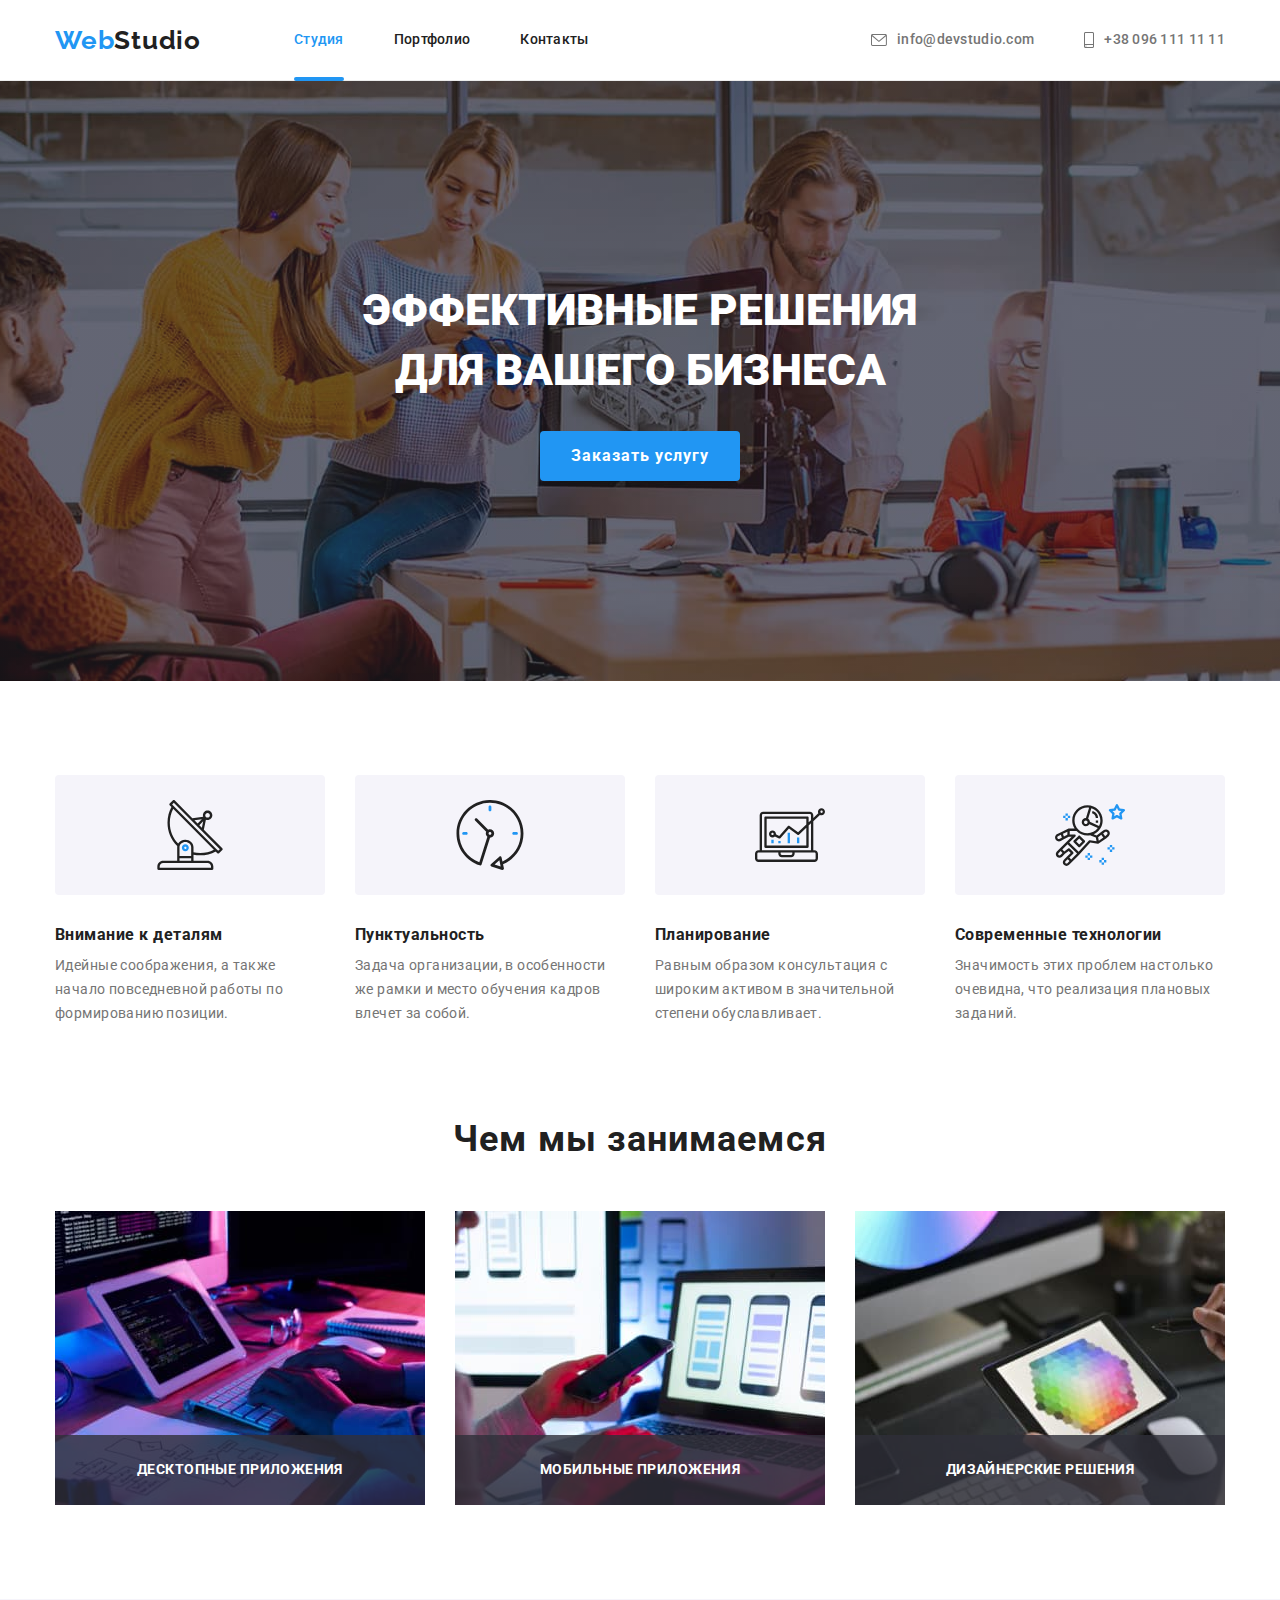
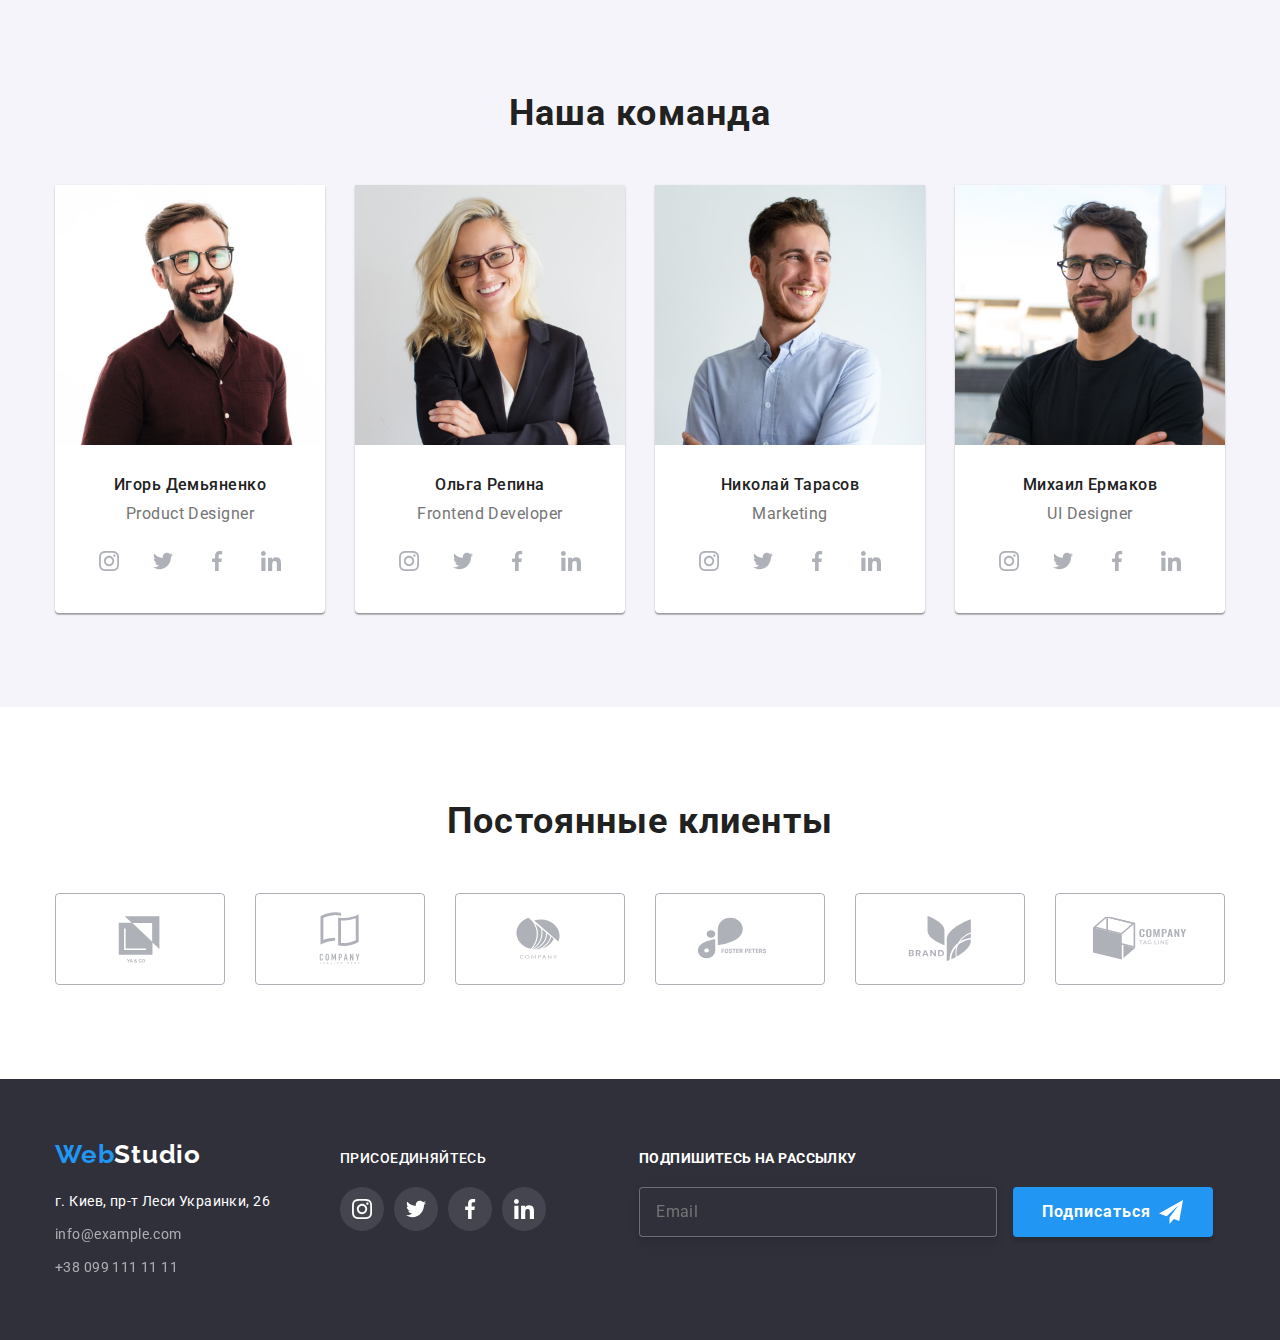
==== index.html @ 3a325e73 "Rdy" ====
<!DOCTYPE html>
<html lang="ru">
  <head>
    <meta charset="utf-8" />
    <meta name="viewport" content="width=device-width" />
    <title>Студия</title>
    <link
      href="https://fonts.googleapis.com/css2?family=Raleway:wght@700&family=Roboto:wght@400;500;700;900&display=swap"
      rel="stylesheet"
    />
    <link rel="stylesheet" href="css/modern-normalize.css" />
    <link rel="stylesheet" href="./css/styles.css" />
  </head>
  <body>
    <header class="header">
      <div class="header-container container">
        <nav class="header-nav">
          <a class="logo" href="#"
            ><span class="extra-color">Web</span>Studio</a
          >
          <ul class="menu-list">
            <li class="list-item">
              <a class="menu-link link current" href="#">Студия</a>
            </li>
            <li class="list-item">
              <a class="menu-link link" href="./portfolio.html">Портфолио</a>
            </li>
            <li class="list-item">
              <a class="menu-link link" href="#">Контакты</a>
            </li>
          </ul>
        </nav>
        <ul class="info-list">
          <li class="info-item">
            <a class="info" href="mailto:info@devstudio.com">
              <svg class="info-icon mail" width="16" height="12">
                <use href="svg/symbol-defs.svg#icon-envelope-1"></use></svg
              >info@devstudio.com</a
            >
          </li>
          <li class="info-item">
            <a class="info" href="tel:+380961111111">
              <svg class="info-icon tel" width="10" height="16">
                <use href="svg/symbol-defs.svg#icon-smartphone-1"></use></svg
              >+38 096 111 11 11</a
            >
          </li>
        </ul>
      </div>
    </header>
    <main>
      <section class="hero">
        <div class="hero-container container">
          <h1 class="hero-title">
            Эффективные решения
            <p>для вашего бизнеса</p>
          </h1>
          <button data-modal-open class="hero-btn btn" type="button">
            Заказать услугу
          </button>
        </div>
      </section>
      <section class="section">
        <div class="container">
          <h2 class="visually-hidden">Наши приемущества</h2>
          <ul class="advantage-list">
            <li class="advantage-card">
              <div class="advantage-img">
                <svg class="advantage-icon" width="70" height="70">
                  <use href="svg/symbol-defs.svg#icon-antenna"></use>
                </svg>
              </div>
              <h3 class="card-title">Внимание к деталям</h3>
              <p class="advantage-text">
                Идейные соображения, а также начало повседневной работы по
                формированию позиции.
              </p>
            </li>
            <li class="advantage-card">
              <div class="advantage-img">
                <svg class="advantage-icon" width="70" height="70">
                  <use href="svg/symbol-defs.svg#icon-clock"></use>
                </svg>
              </div>
              <h3 class="card-title">Пунктуальность</h3>
              <p class="advantage-text">
                Задача организации, в особенности же рамки и место обучения
                кадров влечет за собой.
              </p>
            </li>
            <li class="advantage-card">
              <div class="advantage-img">
                <svg class="advantage-icon" width="70" height="70">
                  <use href="svg/symbol-defs.svg#icon-diagram"></use>
                </svg>
              </div>
              <h3 class="card-title">Планирование</h3>
              <p class="advantage-text">
                Равным образом консультация с широким активом в значительной
                степени обуславливает.
              </p>
            </li>
            <li class="advantage-card">
              <div class="advantage-img">
                <svg class="advantage-icon" width="70" height="70">
                  <use href="svg/symbol-defs.svg#icon-astronaut"></use>
                </svg>
              </div>
              <h3 class="card-title">Современные технологии</h3>
              <p class="advantage-text">
                Значимость этих проблем настолько очевидна, что реализация
                плановых заданий.
              </p>
            </li>
          </ul>
        </div>
      </section>
      <section class="section about">
        <div class="container">
          <h2 class="about-title title">Чем мы занимаемся</h2>
          <ul class="about-list">
            <li class="about-item">
              <img
                src="img/Project1/about-img-1.jpg"
                alt="Печатает на клавиатуре"
                width="370"
                height="294"
              />
              <p class="about__text">Десктопные приложения</p>
            </li>
            <li class="about-item">
              <img
                src="img/Project1/about-img-2.jpg"
                alt="Держит телефон"
                width="370"
                height="294"
              />
              <p class="about__text">Мобильные приложения</p>
            </li>
            <li class="about-item">
              <img
                src="img/Project1/about-img-3.jpg"
                alt="Цветовая палитра на графическом планшете"
                width="370"
                height="294"
              />
              <p class="about__text">Дизайнерские решения</p>
            </li>
          </ul>
        </div>
      </section>
      <section class="section team">
        <div class="container">
          <h2 class="team-title title">Наша команда</h2>
          <ul class="team-list">
            <li class="team-item">
              <img
                src="img/Project1/team-img-1.jpg"
                alt="Игорь Демьяненко"
                width="270"
                height="260"
              />
              <div class="team-content">
                <h3 class="card-title-team">Игорь Демьяненко</h3>
                <p class="team-text">Product Designer</p>
                <ul class="social-list">
                  <li class="social-item">
                    <a class="social-links" href="">
                      <svg class="social-icon" width="20" height="20">
                        <use href="svg/symbol-defs.svg#icon-instagram"></use>
                      </svg>
                    </a>
                  </li>
                  <li class="social-item">
                    <a class="social-links" href="">
                      <svg class="social-icon" width="20" height="20">
                        <use href="svg/symbol-defs.svg#icon-twitter"></use>
                      </svg>
                    </a>
                  </li>
                  <li class="social-item">
                    <a class="social-links" href="">
                      <svg class="social-icon" width="20" height="20">
                        <use href="svg/symbol-defs.svg#icon-facebook"></use>
                      </svg>
                    </a>
                  </li>
                  <li class="social-item">
                    <a class="social-links" href="">
                      <svg class="social-icon" width="20" height="20">
                        <use href="svg/symbol-defs.svg#icon-linkedin"></use>
                      </svg>
                    </a>
                  </li>
                </ul>
              </div>
            </li>
            <li class="team-item">
              <img
                src="img/Project1/team-img-2.jpg"
                alt="Ольга Репина"
                width="270"
                height="260"
              />
              <div class="team-content">
                <h3 class="card-title-team">Ольга Репина</h3>
                <p class="team-text">Frontend Developer</p>
                <ul class="social-list">
                  <li class="social-item">
                    <a class="social-links" href="">
                      <svg class="social-icon" width="20" height="20">
                        <use href="svg/symbol-defs.svg#icon-instagram"></use>
                      </svg>
                    </a>
                  </li>
                  <li class="social-item">
                    <a class="social-links" href="">
                      <svg class="social-icon" width="20" height="20">
                        <use href="svg/symbol-defs.svg#icon-twitter"></use>
                      </svg>
                    </a>
                  </li>
                  <li class="social-item">
                    <a class="social-links" href="">
                      <svg class="social-icon" width="20" height="20">
                        <use href="svg/symbol-defs.svg#icon-facebook"></use>
                      </svg>
                    </a>
                  </li>
                  <li class="social-item">
                    <a class="social-links" href="">
                      <svg class="social-icon" width="20" height="20">
                        <use href="svg/symbol-defs.svg#icon-linkedin"></use>
                      </svg>
                    </a>
                  </li>
                </ul>
              </div>
            </li>
            <li class="team-item">
              <img
                src="img/Project1/team-img-3.jpg"
                alt="Николай Тарасов"
                width="270"
                height="260"
              />
              <div class="team-content">
                <h3 class="card-title-team">Николай Тарасов</h3>
                <p class="team-text">Marketing</p>
                <ul class="social-list">
                  <li class="social-item">
                    <a class="social-links" href="">
                      <svg class="social-icon" width="20" height="20">
                        <use href="svg/symbol-defs.svg#icon-instagram"></use>
                      </svg>
                    </a>
                  </li>
                  <li class="social-item">
                    <a class="social-links" href="">
                      <svg class="social-icon" width="20" height="20">
                        <use href="svg/symbol-defs.svg#icon-twitter"></use>
                      </svg>
                    </a>
                  </li>
                  <li class="social-item">
                    <a class="social-links" href="">
                      <svg class="social-icon" width="20" height="20">
                        <use href="svg/symbol-defs.svg#icon-facebook"></use>
                      </svg>
                    </a>
                  </li>
                  <li class="social-item">
                    <a class="social-links" href="">
                      <svg class="social-icon" width="20" height="20">
                        <use href="svg/symbol-defs.svg#icon-linkedin"></use>
                      </svg>
                    </a>
                  </li>
                </ul>
              </div>
            </li>
            <li class="team-item">
              <img
                src="./img/Project1/team-img-4.jpg"
                alt="Михаил Ермаков"
                width="270"
                height="260"
              />
              <div class="team-content">
                <h3 class="card-title-team">Михаил Ермаков</h3>
                <p class="team-text">UI Designer</p>
                <ul class="social-list">
                  <li class="social-item">
                    <a class="social-links" href="">
                      <svg class="social-icon" width="20" height="20">
                        <use href="svg/symbol-defs.svg#icon-instagram"></use>
                      </svg>
                    </a>
                  </li>
                  <li class="social-item">
                    <a class="social-links" href="">
                      <svg class="social-icon" width="20" height="20">
                        <use href="svg/symbol-defs.svg#icon-twitter"></use>
                      </svg>
                    </a>
                  </li>
                  <li class="social-item">
                    <a class="social-links" href="">
                      <svg class="social-icon" width="20" height="20">
                        <use href="svg/symbol-defs.svg#icon-facebook"></use>
                      </svg>
                    </a>
                  </li>
                  <li class="social-item">
                    <a class="social-links" href="">
                      <svg class="social-icon" width="20" height="20">
                        <use href="svg/symbol-defs.svg#icon-linkedin"></use>
                      </svg>
                    </a>
                  </li>
                </ul>
              </div>
            </li>
          </ul>
        </div>
      </section>
      <section class="section">
        <div class="container">
          <h2 class="clients-title title">Постоянные клиенты</h2>
          <ul class="clients-list">
            <li class="clients-item">
              <a class="clients-card" href="#">
                <svg class="clients-icon" width="106" height="60">
                  <use href="svg/symbol-defs.svg#icon-Logo-1"></use></svg
              ></a>
            </li>
            <li class="clients-item">
              <a class="clients-card" href="#">
                <svg class="clients-icon" width="106" height="60">
                  <use href="svg/symbol-defs.svg#icon-Logo-2"></use></svg
              ></a>
            </li>
            <li class="clients-item">
              <a class="clients-card" href="#">
                <svg class="clients-icon" width="106" height="60">
                  <use href="svg/symbol-defs.svg#icon-Logo-3"></use></svg
              ></a>
            </li>
            <li class="clients-item">
              <a class="clients-card" href="#">
                <svg class="clients-icon" width="106" height="60">
                  <use href="svg/symbol-defs.svg#icon-Logo-4"></use></svg
              ></a>
            </li>
            <li class="clients-item">
              <a class="clients-card" href="#">
                <svg class="clients-icon" width="106" height="60">
                  <use href="svg/symbol-defs.svg#icon-Logo-5"></use></svg
              ></a>
            </li>
            <li class="clients-item">
              <a class="clients-card" href="#">
                <svg class="clients-icon" width="106" height="60">
                  <use href="svg/symbol-defs.svg#icon-Logo-6"></use></svg
              ></a>
            </li>
          </ul>
        </div>
      </section>
    </main>
    <footer class="footer">
      <div class="footer-container container">
        <div class="footer-left">
          <a class="logo-footer link" href="#"
            ><span class="extra-color">Web</span>Studio</a
          >
          <address class="footer-address">
            <ul class="footer-list">
              <li class="footer-item">
                <a
                  class="footer-map link"
                  href="https://goo.gl/maps/HTt8JWamcfJkdgAx6"
                  target="_blank"
                  rel="noopener noreferrer"
                  >г. Киев, пр-т Леси Украинки, 26</a
                >
              </li>
              <li class="footer-item">
                <a class="footer-info link" href="mailto:info@example.com"
                  >info@example.com</a
                >
              </li>
              <li class="footer-item">
                <a class="footer-info link" href="tel:+380991111111"
                  >+38 099 111 11 11</a
                >
              </li>
            </ul>
          </address>
        </div>
        <div>
          <h3 class="social-header-footer">присоединяйтесь</h3>
          <ul class="social-list-footer">
            <li class="social-item">
              <a class="social-links-footer social-links" href="">
                <svg
                  class="social-icon-footer social-icon"
                  width="20"
                  height="20"
                >
                  <use href="svg/symbol-defs.svg#icon-instagram"></use>
                </svg>
              </a>
            </li>
            <li class="social-item">
              <a class="social-links-footer social-links" href="">
                <svg
                  class="social-icon-footer social-icon"
                  width="20"
                  height="20"
                >
                  <use href="svg/symbol-defs.svg#icon-twitter"></use>
                </svg>
              </a>
            </li>
            <li class="social-item">
              <a class="social-links-footer social-links" href="">
                <svg
                  class="social-icon-footer social-icon"
                  width="20"
                  height="20"
                >
                  <use href="svg/symbol-defs.svg#icon-facebook"></use>
                </svg>
              </a>
            </li>
            <li class="social-item">
              <a class="social-links-footer social-links" href="">
                <svg
                  class="social-icon-footer social-icon"
                  width="20"
                  height="20"
                >
                  <use href="svg/symbol-defs.svg#icon-linkedin"></use>
                </svg>
              </a>
            </li>
          </ul>
        </div>
        <div class="footer__subscribe">
          <form action="" class="footer__form">
          <p class="footer__subscribe_head">Подпишитесь на рассылку</p>
          <label class="footer__mail__field"> 
              <input type="email" class="footer__mail__input" name="user-mail" placeholder="Email">
          </label>
          <button type="submit" class="footer__button__subscribe">Подписаться
            <svg class="footer__subscribe__icon"
               width="24"
               height="24">
            <use href="svg/symbol-defs.svg#icon-send">
            </use>
          </svg>
          </button>
        </form>
        </div>
      </div>
    </footer>



    <div class="backdrop__hero is-hidden" data-modal>
      <div class="modal">
        <button type="button" class="close__button" data-modal-close>
			  <svg class="modal__close__button"
			 		width="11"
               height="11">
				  <use href="svg/symbol-defs.svg#icon-cross"></use>
			  </svg>
		  </button>
      <form action="" class="modal__form">
      <p class="modal__form__head">Оставьте свои данные, мы вам перезвоним</p>
      <label class="modal__form__field">Имя
        <span class="modal__wrapper">
        <input type="text" class="modal__form__input" name="user-name" minlength="2" pattern="[a-zA-Za-яёА-ЁЯ]+" title="Имя должно содержать символы кириллицы или латиницы" required>
        <svg class="modal__icon"
             width="18"
             height="18">
          <use href="svg/symbol-defs.svg#icon-name"></use>
        </svg>
      </span>
      </label>

      <label class="modal__form__field">Телефон
        <span class="modal__wrapper">
        <input type="tel" class="modal__form__input" name="user-tel" title="099-999-99-99" pattern="[0-9]{3}-[0-9]{3}-[0-9]{2}-[0-9]{2}" required>
        <svg class="modal__icon"
             width="18"
             height="18">
          <use href="svg/symbol-defs.svg#icon-phone"></use>
        </svg>
      </span>
      </label>

      <label class="modal__form__field">Почта
        <span class="modal__wrapper">
        <input type="email" class="modal__form__input" name="user-mail" required>
        <svg class="modal__icon"
             width="18"
             height="18">
          <use href="svg/symbol-defs.svg#icon-mail"></use>
        </svg>
      </span>
      </label>

      <label class="modal__form__field">Комментарий
        <textarea class="modal__form__message" name="user-message" placeholder="Введите текст"></textarea>
      </label>

      <input type="checkbox" id="accept-policy" class="modal__form__checkbox visually-hidden">
      <label for="accept-policy" class="modal__form__checkbox__label">Соглашаюсь с рассылкой и принимаю&nbsp <a class="modal__conditions" href="#">Условия договора</a></label>
      
      <button type="submit" class="modal__button__submit">Отправить</button>
      </form>
      </div>
    </div>
    <script src="./js/modal.js"></script>
  </body>
  
</html>
---- css/styles.css ----
:root {
  --primary-text-color: #212121;
  --additional-text-color: #ffffff;
  --accent-color: #2196f3;
  --text-color: #757575;
  --background-color: #2f303a66;
  --hover-color: #188ce8;
  --background-team-color: #f5f4fa;
  --background-filter-color: #f5f4fa;
}

p,
h1,
h2,
h3,
h4,
h5,
h6 {
  margin: 0;
}

.visually-hidden {
  position: absolute;
  width: 1px;
  height: 1px;
  margin: -1px;
  border: 0;
  padding: 0;

  white-space: nowrap;
  clip-path: inset(100%);
  clip: rect(0 0 0 0);
  overflow: hidden;
}

ul {
  margin: 0;
  padding: 0;
  list-style: none;
}

body {
  font-family: "Roboto", sans-serif;
  background-color: #ffffff;
  color: var(--primary-text-color);
  margin: 0;
}

a {
  text-decoration: none;
}

img {
  height: auto;
  display: block;
  max-width: 100%;
}

.container {
  width: 1200px;
  padding-left: 15px;
  padding-right: 15px;
  margin: 0 auto;
}

.section {
  padding: 94px 0;
}

/* Header */

.header {
  border-bottom: 1px solid #ececec;
}

.header-container {
  display: flex;
  align-items: center;
}

.header-nav {
  display: flex;
  align-items: center;
}

.logo {
  color: var(--primary-text-color);

  font-family: "Raleway", sans-serif;
  font-weight: 700;
  font-size: 26px;
  line-height: 1.19;
  letter-spacing: 0.03em;
}

.extra-color {
  color: var(--accent-color);
}

.menu-list {
  display: flex;
  margin-left: 93px;
}

.menu-list .list-item:not(:last-child) {
  margin-right: 50px;
}

.menu-list .link {
  display: block;
  padding-top: 32px;
  padding-bottom: 32px;

  color: var(--primary-text-color);

  font-weight: 500;
  font-size: 14px;
  line-height: 1.14;
  letter-spacing: 0.02em;
}

.menu-list .link:hover {
  color: var(--accent-color);
}

.menu-list .link:focus {
  color: var(--accent-color);
}

.menu-list .link.current {
  color: var(--accent-color);
}

.menu-link {
  position: relative;
  transition: color 250ms cubic-bezier(0.4, 0, 0.2, 1),
   transform 250ms cubic-bezier(0.4, 0, 0.2, 1);
  
}

.current::after {
  content: "";
  width: 100%;
  height: 4px;
  border-radius: 2px;

  background-color: var(--accent-color);

  position: absolute;

  top: 96.5%;
  left: 0;
}

/* Info */

.info-list {
  display: flex;
  margin-left: auto;
  
}

.info-list .info-item + .info-item {
  margin-left: 50px;
}

.info {
  display: flex;
  align-items: center;
  justify-content: center;
  font-weight: 500;
  font-size: 14px;
  line-height: 1.14;
  letter-spacing: 0.02em;
  color: var(--text-color);

  transition: color 250ms cubic-bezier(0.4, 0, 0.2, 1),
   transform 250ms cubic-bezier(0.4, 0, 0.2, 1);
}

.info:hover,
.info:focus {
  color: var(--accent-color);
  
}

.info-icon {
  margin-right: 10px;
  fill: #757575;
  transition: fill 250ms cubic-bezier(0.4, 0, 0.2, 1),
   transform 250ms cubic-bezier(0.4, 0, 0.2, 1);
}

.info:hover .info-icon,
.info:focus .info-icon {
  fill: var(--accent-color);
}

/* Main */

/* Hero */

.hero {
  padding: 200px 0;
  background-image: linear-gradient(
      var(--background-color),
      var(--background-color)
    ),
    url("../img/backgrounds/hero.jpg");
  background-repeat: no-repeat;
  background-size: cover;
  background-position: center;
  max-width: 1600px;
  margin: 0 auto;
}

.hero-container {
  display: flex;
  align-items: center;
  justify-content: center;
  flex-direction: column;
}

.hero-title {
  font-weight: 900;
  font-size: 44px;
  line-height: 1.36;
  color: var(--additional-text-color);
  text-transform: uppercase;
  text-align: center;
  margin-top: 0;
}
.hero-btn {
  display: block;
  margin: 0 auto;
  text-align: center;
  justify-content: center;
  margin-top: 30px;

  background-color: var(--accent-color);
  color: var(--additional-text-color);

  cursor: pointer;

  font-weight: 700;
  font-size: 16px;
  line-height: 1.86;
  letter-spacing: 0.06em;

  width: 200px;
  height: 50px;
  border-radius: 4px;
  border: 0px;

  transition: background-color 250ms cubic-bezier(0.4, 0, 0.2, 1),
  box-shadow 250ms cubic-bezier(0.4, 0, 0.2, 1),
   transform 250ms cubic-bezier(0.4, 0, 0.2, 1);
}

.hero-btn:hover,
.hero-btn:focus {
  background-color: var(--hover-color);
  box-shadow: 0px 4px 4px rgba(0, 0, 0, 0.15);
}
/* Advantages */

.advantage-list {
  display: flex;
}

.advantage-card {
  width: 270px;
}
.advantage-card:not(:last-child) {
  margin-right: 30px;
}

.advantage-img {
  display: flex;
  background-color: #f5f4fa;
  margin-bottom: 30px;
  border-radius: 4px;
  background-size: auto;
  background-repeat: no-repeat;
  justify-content: center;
  padding: 25px 0;
}

.card-title {
  font-weight: 500;
  font-size: 16px;
  font-weight: bold;
  line-height: 1.19;
  letter-spacing: 0.03em;
  color: var(--primary-text-color);
}

.title {
  text-align: center;
  font-weight: 700;
  font-size: 36px;
  line-height: 1.16;
  letter-spacing: 0.03em;
  color: var(--primary-text-color);
}

.advantage-text {
  font-size: 14px;
  line-height: 1.71;
  letter-spacing: 0.03em;
  color: var(--text-color);
  margin-top: 10px;
}

/* About */

.about {
  padding-top: 0;
}

.about-list {
  display: flex;
  margin-top: 50px;
}

.about-list .about-item:not(:last-child) {
  margin-right: 30px;
}

.about-item {
  position: relative;
}

.about__text {
  display: flex;
  justify-content: center;
  align-items: center;

  font-weight: 700;
  font-size: 14px;
  line-height: 1.14;
  letter-spacing: 0.03em;
  text-transform: uppercase;

  color: var(--additional-text-color);
  background-color: #2f303acc;

  width: 100%;
  height: 70px;

  position: absolute;
  bottom: 0;
}

/* Team */

.team {
  background-color: var(--background-team-color);
}

.team-list {
  display: flex;
}

.team-title {
  margin-bottom: 50px;
  text-align: center;
}
.team-item {
  text-align: center;
  background-color: #ffffff;
  box-shadow: 0px 1px 3px rgba(0, 0, 0, 0.12), 0px 1px 1px rgba(0, 0, 0, 0.14),
    0px 2px 1px rgba(0, 0, 0, 0.2);
  border-radius: 0px 0px 4px 4px;
}

.card-title-team {
  font-weight: 500;
  font-size: 16px;
  line-height: 1.19;
  letter-spacing: 0.03em;
  color: var(--primary-text-color);
}

.team-text {
  font-size: 16px;
  line-height: 1.19;
  letter-spacing: 0.03em;
  color: var(--text-color);

  margin-top: 10px;
  margin-bottom: 16px;
}
.team-list .team-item:not(:last-child) {
  margin-right: 30px;
}

.team-content {
  padding: 30px 0;
}

.social-list {
  display: flex;
  justify-content: center;
}

.social-item {
  width: 44px;
  height: 44px;
}

.social-item:not(:last-child) {
  margin-right: 10px;
}

.social-links {
  width: 100%;
  height: 100%;
  border-radius: 50%;
  display: flex;
  align-items: center;
  justify-content: center;

  transition: background-color  250ms cubic-bezier(0.4, 0, 0.2, 1),
   transform 250ms cubic-bezier(0.4, 0, 0.2, 1);
}

.social-icon {
  fill: #afb1b8;
  transition: fill 250ms cubic-bezier(0.4, 0, 0.2, 1),
   transform 250ms cubic-bezier(0.4, 0, 0.2, 1);
}

.social-links:hover,
.social-links:focus {
  background-color: var(--accent-color);
  fill: #ffffff;
}

.social-links:hover .social-icon,
.social-links:focus .social-icon {
  fill: #ffffff;
}

/* Clients */
.clients-title {
  margin-bottom: 50px;
}

.clients-list {
  display: flex;
}

.clients-card {
  display: flex;
  justify-content: center;
  align-items: center;
  border: 1px solid #afb1b8;
  box-sizing: border-box;
  border-radius: 4px;
  background-size: auto;
  background-repeat: no-repeat;

  width: 170px;
  height: 92px;

  transition: border 250ms cubic-bezier(0.4, 0, 0.2, 1),
   transform 250ms cubic-bezier(0.4, 0, 0.2, 1);
}

.clients-icon {
  fill: #afb1b8;
  transition: fill 250ms cubic-bezier(0.4, 0, 0.2, 1),
  transform 250ms cubic-bezier(0.4, 0, 0.2, 1);
}

.clients-list .clients-item:not(:last-child) {
  margin-right: 30px;
}

.clients-card:hover,
.clients-card:focus {
  border-color: var(--accent-color);
}

.clients-card:hover .clients-icon,
.clients-card:focus .clients-icon {
  fill: var(--accent-color);
  border-color: var(--accent-color);
}

/* Portfolio */

/* Filter */

.filter-buttons {
  display: flex;
  justify-content: center;
  margin-bottom: 50px;

  
}

.filter-buttons .filter-button:not(:last-child) {
  margin-right: 8px;
}

.filter-btn {
  padding-top: 6px;
  padding-bottom: 6px;
  padding-left: 22px;
  padding-right: 22px;

  cursor: pointer;
  font-weight: 500;
  font-size: 16px;
  line-height: 1.63;
  letter-spacing: 0.03em;

  border: 0px;
  border-radius: 4px;
  color: var(--primary-text-color);
  background-color: var(--background-filter-color);

  transition: background-color 250ms cubic-bezier(0.4, 0, 0.2, 1),
  box-shadow 250ms cubic-bezier(0.4, 0, 0.2, 1),
  transform 250ms cubic-bezier(0.4, 0, 0.2, 1);



}
.filter-btn:hover {
  color: var(--additional-text-color);
  background-color: var(--hover-color);
  box-shadow: 0px 3px 1px rgba(0, 0, 0, 0.1), 0px 1px 2px rgba(0, 0, 0, 0.08),
    0px 2px 2px rgba(0, 0, 0, 0.12);
}

.filter-btn:active {
  color: var(--additional-text-color);
  background-color: var(--hover-color);
  box-shadow: 0px 3px 1px rgba(0, 0, 0, 0.1), 0px 1px 2px rgba(0, 0, 0, 0.08),
    0px 2px 2px rgba(0, 0, 0, 0.12);
}
.filter-btn:focus {
  color: var(--additional-text-color);
  background-color: var(--hover-color);
  box-shadow: 0px 3px 1px rgba(0, 0, 0, 0.1), 0px 1px 2px rgba(0, 0, 0, 0.08),
    0px 2px 2px rgba(0, 0, 0, 0.12);
}

.filter-content {
  margin-bottom: 94px;
}

.filter-list {
  display: flex;
  flex-wrap: wrap;
  margin-left: -30px;
  margin-top: -30px;
}
.filter-card {
  border: 1px solid #eeeeee;
  background: #ffffff;
  box-sizing: border-box;
  margin-left: 30px;
  margin-top: 30px;
  flex-basis: calc(100% / 3 - 30px);

  
}

.filter-link {
  display: block;
  transition: box-shadow 250ms cubic-bezier(0.4, 0, 0.2, 1),
  transform 250ms cubic-bezier(0.4, 0, 0.2, 1);
}

.filter__img {
  position: relative;
  overflow: hidden;
}

.filter__card__overlay {
  position: absolute;
  width: 100%;
  height: 294px;

  background-color: #2196f3e5;
  bottom: 0;
  right: 0;

  padding: 63px 24px;

  transform: translateY(100%);
  transition: transform 250ms cubic-bezier(0.4, 0, 0.2, 1);
}

.filter__hover__text {
  font-size: 18px;
  line-height: 1, 56;

  color: var(--additional-text-color);

  letter-spacing: 0.03em;
}

.filter-fill {
  padding: 24px 25px;
}

.filter-link:hover,
.filter-link:focus {
  box-shadow: 0px 1px 1px rgba(0, 0, 0, 0.12), 0px 4px 4px rgba(0, 0, 0, 0.06),
    1px 4px 6px rgba(0, 0, 0, 0.16);
}
.filter-link:hover .filter__card__overlay,
.filter-link:focus .filter__card__overlay {
  transform: translateY(0);
}
.filter-header {
  font-weight: 700;
  font-size: 18px;
  line-height: 2.25;
  letter-spacing: 0.06em;
  color: var(--primary-text-color);
}

.filter-text {
  font-size: 16px;
  line-height: 1.86;
  letter-spacing: 0.03em;
  color: var(--text-color);
}
/* Footer */

.footer {
  background-color: #2f303a;
  padding-top: 60px;
  padding-bottom: 60px;
}

.footer-container {
  display: flex;
  align-items: baseline;
}

.footer-left {
  margin-right: 70px;
}

.footer-address {
  margin-top: 20px;
  font-style: normal;
}
.footer-map {
  font-size: 14px;
  line-height: 1.71;
  letter-spacing: 0.03em;
  color: var(--additional-text-color);
}
.footer-info {
  font-size: 14px;
  line-height: 1.71;
  letter-spacing: 0.03em;
  color: var(--additional-text-color);
  opacity: 60%;
}

.logo-footer {
  font-family: "Raleway", sans-serif;
  font-weight: 700;
  font-size: 26px;
  line-height: 1.19;
  letter-spacing: 0.03em;
  color: var(--additional-text-color);
}

.footer-list .footer-item:not(:first-child) {
  margin-top: 9px;
}

.social-header-footer {
  font-weight: 500;
  font-size: 14px;
  line-height: 1.14;
  letter-spacing: 0.03em;
  text-transform: uppercase;

  color: #ffffff;

  margin-bottom: 20px;
}

.social-list-footer {
  display: flex;
}

.social-icon-footer {
  fill: #ffffff;
}

.social-links-footer {
  background-color: rgba(255, 255, 255, 0.1);
}

.footer__subscribe{
  display: flex;

  margin-left: 93px;
}

.footer__subscribe_head{
font-weight: 700;
font-size: 14px;
line-height: 1.14;
letter-spacing: 0.03em;
text-transform: uppercase;

color: #FFFFFF;

margin-bottom: 20px;
}

.footer__mail__field{
  width: 358px;
}

.footer__mail__input{
  height: 50px;
  width: 358px;
  background-color: #2F303A;

  padding-left: 16px;

  border: 1px solid rgba(255, 255, 255, 0.3);
  box-sizing: border-box;
  filter: drop-shadow(0px 4px 4px rgba(0, 0, 0, 0.15));
  border-radius: 4px;

  font-size: 16px;
  line-height: 1.25;

  letter-spacing: 0.03em;

  color: rgba(255, 255, 255, 0.6);

  margin-right: 12px;
}



.footer__button__subscribe{
  position: relative;

  height: 50px;

  background: #2196F3;
  box-shadow: 0px 4px 4px rgba(0, 0, 0, 0.15);
  border-radius: 4px;

  border:none;

  cursor: pointer;

  transition: background-color 200ms linear ;


  font-weight: 700;
  font-size: 16px;
  line-height: 1.86;


  letter-spacing: 0.06em;

  color: #FFFFFF;

  padding-left: 29px;
  padding-right: 62px;

}

.footer__button__subscribe:hover,
.footer__button__subscribe:focus{
  background-color: #188CE8;
}

.footer__subscribe__icon{
  position: absolute;
  top: 25%;
  right: 15%;
  transform: translateX(-25%, -15%);
}

/* Backdrop + Modal */

.backdrop__hero {
  position: fixed;
  top: 0;
  left: 0;
  width: 100%;
  height: 100%;
  background-color: #00000033;
  transition: opacity 200ms linear, visibility 200ms linear;
}

.backdrop__hero.is-hidden {
  opacity: 0;
  pointer-events: none;

}

.modal {
  position: relative;
  width: 528px;
  min-height: 581px;
  background-color: #fff;
  box-shadow: 0px 1px 3px rgba(0, 0, 0, 0.12), 0px 1px 1px rgba(0, 0, 0, 0.14),
    0px 2px 1px rgba(0, 0, 0, 0.2);
  border-radius: 4px;

  position: absolute;
  top: 50%;
  left: 50%;
  transform: translate(-50%, -50%);

  padding: 40px;

}

.modal__close__button{
  fill:currentColor;
}

.close__button {
  background: #ffffff;
  border: 1px solid rgba(0, 0, 0, 0.1);
  box-sizing: border-box;
  width: 30px;
  height: 30px;
  border-radius: 50%;

  position: absolute;
  top: 8px;
  right: 8px;

  display: flex;
  justify-content: center;
  align-items: center;
  cursor: pointer;

  color:#000000;

  transition: color 200ms linear ;
}

.close__button:hover,
.close__button:focus{
  color: var(--accent-color);
}

.modal__form {
  display: flex;
  flex-direction: column;

}

.modal__form__head {
font-weight: 700;
font-size: 20px;
line-height: 1.15;
text-align: center;
letter-spacing: 0.03em;

margin-bottom: 30px;

color: #212121;
}

.modal__form__field {
font-weight: 400;
font-size: 12px;
line-height: 1.17;

margin-bottom: 28px;

letter-spacing: 0.01em;

color: #757575;

}
.modal__wrapper{
  position: relative;
  display: block;

  margin-top: 4px;
}


.modal__form__input {
width: 100%;
height: 40px;
border: 1px solid rgba(33, 33, 33, 0.2);
border-radius: 4px;



padding-left: 42px;

transition: border-color 200ms linear ;
}

.modal__icon{
 position: absolute;

 top:50%;
 left:12px;
 transform: translateY(-50%);

 transition: fill 200ms linear ;
}


.modal__form__input:focus{
  outline: none;
  border-color: var(--accent-color);
}

.modal__form__input:focus +.modal__icon{
  fill:var(--accent-color)
}


.modal__form__message {
width: 100%;
height: 120px;
border: 1px solid rgba(33, 33, 33, 0.2);
border-radius: 4px;

resize: none ;

margin-top: 4px;
padding: 12px 16px;

transition: border-color 200ms linear ;
}

.modal__form__message::placeholder{
font-weight: 400;
font-size: 12px;
line-height: 1.17;
letter-spacing: 0.01em;

color: rgba(117, 117, 117, 0.5);
}



.modal__form__message:focus{
  outline: none;
  border-color: var(--accent-color);
}

.modal__form__checkbox{
  transition: color 200ms linear ;
}

.modal__form__checkbox__label::before{
  display: block;
  content: '';
  width: 16px;
  height: 16px;
  border: 1.3px solid #212121;;
  border-radius: 3px;

  margin-right: 7px;

  cursor: pointer;

  transition: border-color 200ms linear ;
}

.modal__form__checkbox:checked + 
.modal__form__checkbox__label::before{
  background-color: var(--accent-color);
  background-image: url(../svg/check.svg);
  background-repeat: no-repeat;
  background-position: center;
  border-color: var(--accent-color);
  outline: none;
}
.modal__form__checkbox__label{
  display: flex;
  align-items: center;
  justify-content: center;

  
  font-size: 14px;
  line-height: 1.71;
  letter-spacing: 0.03em;

  color: #757575;

  margin-bottom: 30px;
}

.modal__form__checkbox:focus + 
.modal__form__checkbox__label::before{
  border-color: var(--accent-color);
  outline: border 1.3px solid var(--accent-color);
}

.modal__form__checkbox:hover + 
.modal__form__checkbox__label::before{
  border-color: var(--accent-color);
  outline: border 1.3px solid var(--accent-color);
}

.modal__conditions{
  text-decoration: underline;
  color: var(--accent-color);
}

.modal__button__submit{
margin: 0 auto;

width:200px ;
height:50px ;

color: var(--additional-text-color);
background: #2196F3;
box-shadow: 0px 4px 4px rgba(0, 0, 0, 0.15);
border-radius: 4px;
border:none;

cursor: pointer;

transition: background-color 200ms linear ;
}

.modal__button__submit:hover,
.modal__button__submit:focus{
  background-color: #188CE8;
}
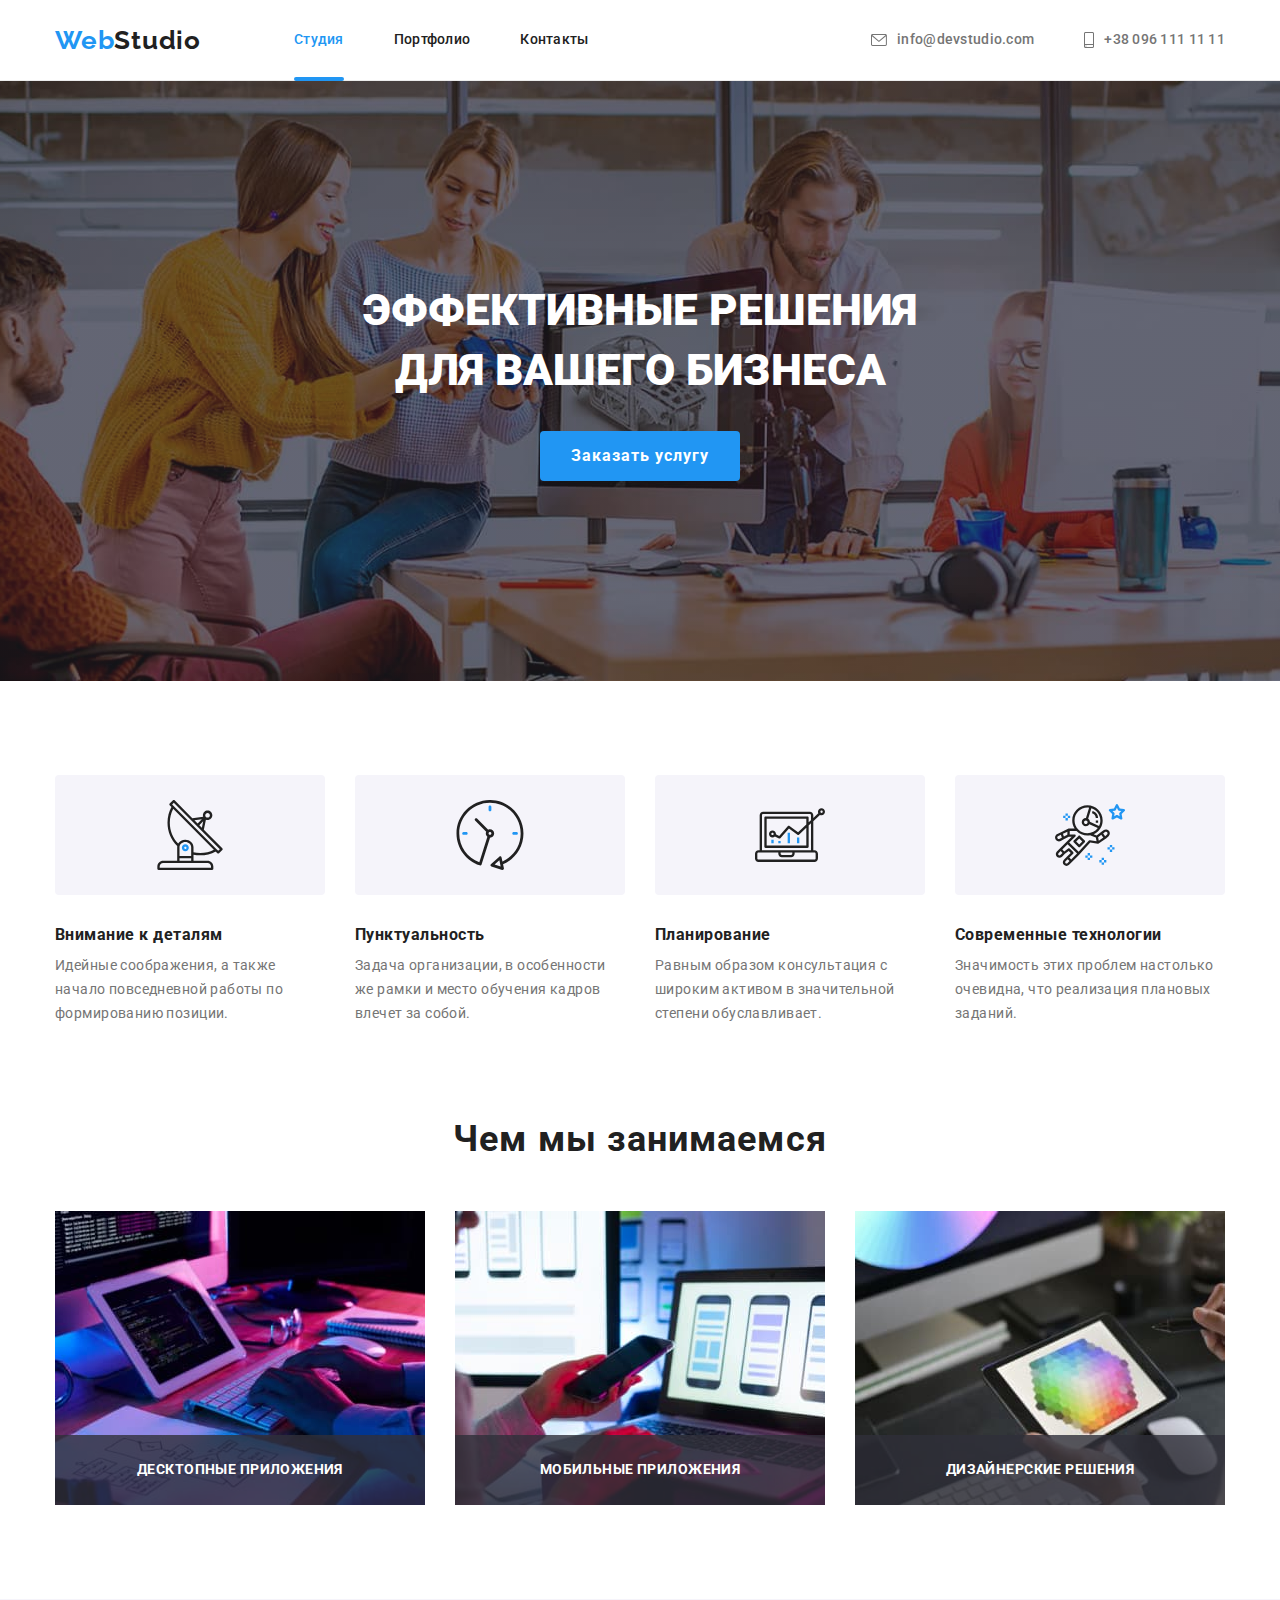
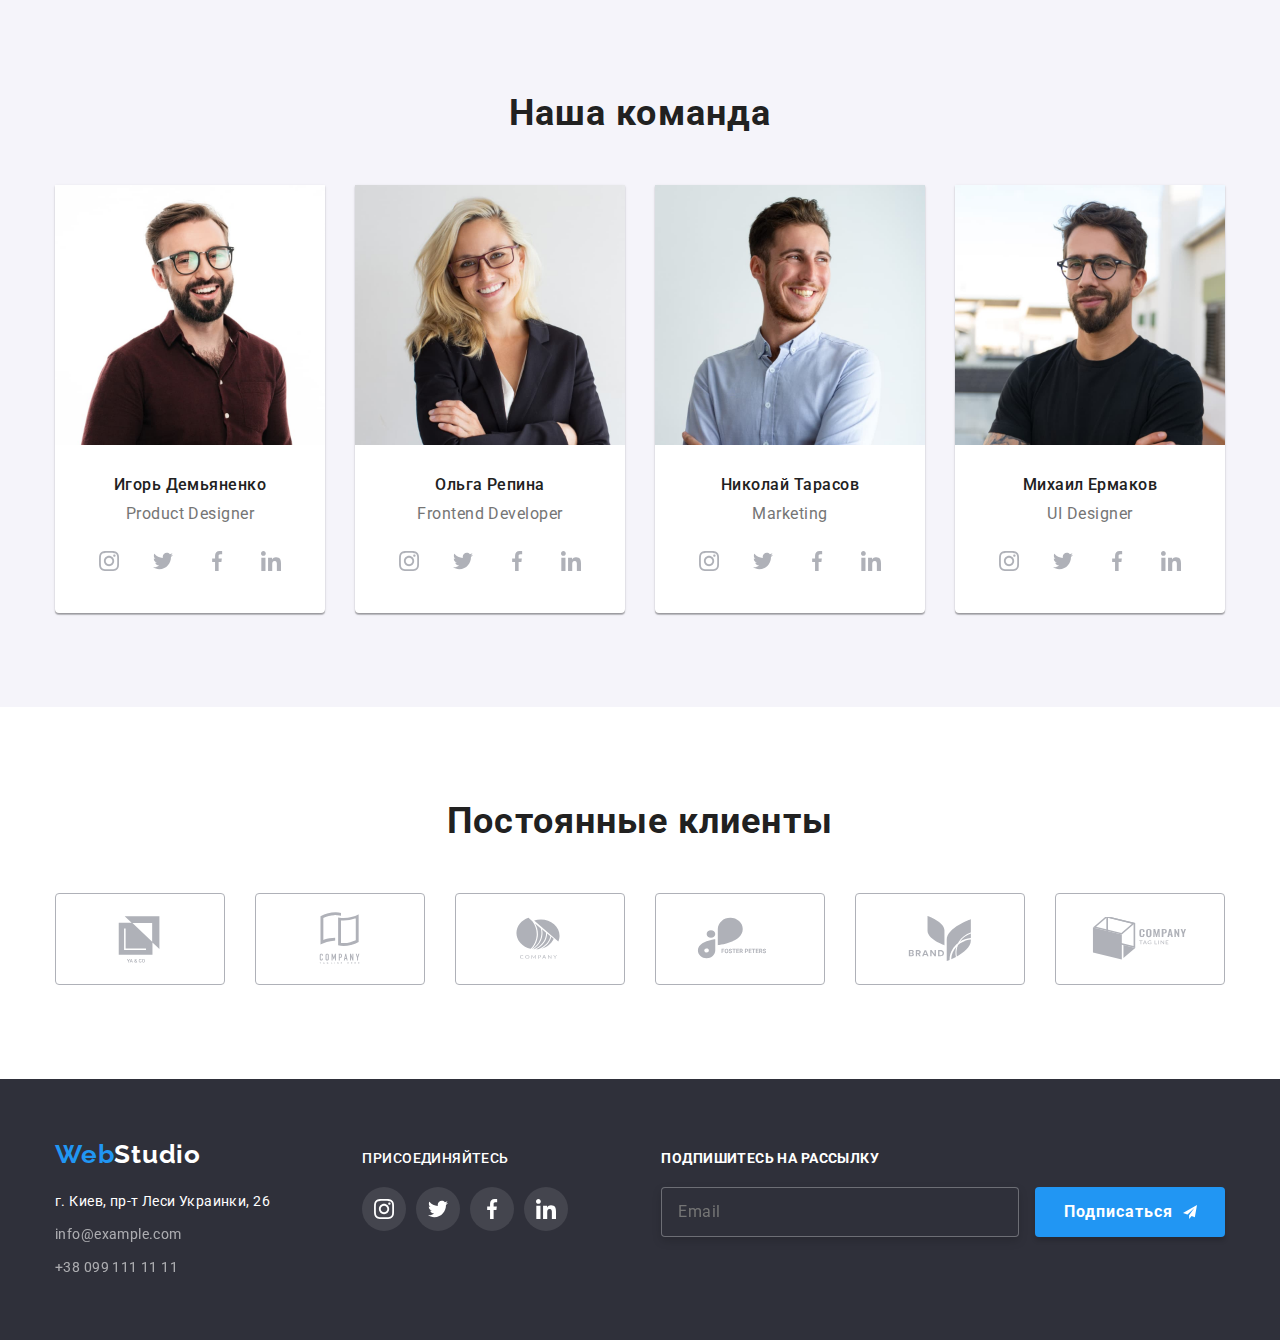
==== commit 9b58b2fb: "rdy" ====
--- a/index.html
+++ b/index.html
@@ -449,81 +449,110 @@
         </div>
         <div class="footer__subscribe">
           <form action="" class="footer__form">
-          <p class="footer__subscribe_head">Подпишитесь на рассылку</p>
-          <label class="footer__mail__field"> 
-              <input type="email" class="footer__mail__input" name="user-mail" placeholder="Email">
-          </label>
-          <button type="submit" class="footer__button__subscribe">Подписаться
-            <svg class="footer__subscribe__icon"
-               width="24"
-               height="24">
-            <use href="svg/symbol-defs.svg#icon-send">
-            </use>
-          </svg>
-          </button>
-        </form>
+            <p class="footer__subscribe_head">Подпишитесь на рассылку</p>
+            <label class="footer__mail__field">
+              <input
+                type="email"
+                class="footer__mail__input"
+                name="user-mail"
+                placeholder="Email"
+              />
+            </label>
+            <button type="submit" class="footer__button__subscribe">
+              Подписаться
+              <svg class="footer__subscribe__icon" width="24" height="24">
+                <use href="svg/symbol-defs.svg#icon-send"></use>
+              </svg>
+            </button>
+          </form>
         </div>
       </div>
     </footer>
-
-
 
     <div class="backdrop__hero is-hidden" data-modal>
       <div class="modal">
         <button type="button" class="close__button" data-modal-close>
-			  <svg class="modal__close__button"
-			 		width="11"
-               height="11">
-				  <use href="svg/symbol-defs.svg#icon-cross"></use>
-			  </svg>
-		  </button>
-      <form action="" class="modal__form">
-      <p class="modal__form__head">Оставьте свои данные, мы вам перезвоним</p>
-      <label class="modal__form__field">Имя
-        <span class="modal__wrapper">
-        <input type="text" class="modal__form__input" name="user-name" minlength="2" pattern="[a-zA-Za-яёА-ЁЯ]+" title="Имя должно содержать символы кириллицы или латиницы" required>
-        <svg class="modal__icon"
-             width="18"
-             height="18">
-          <use href="svg/symbol-defs.svg#icon-name"></use>
-        </svg>
-      </span>
-      </label>
+          <svg class="modal__close__button" width="11" height="11">
+            <use href="svg/symbol-defs.svg#icon-cross"></use>
+          </svg>
+        </button>
+        <form action="" class="modal__form">
+          <p class="modal__form__head">
+            Оставьте свои данные, мы вам перезвоним
+          </p>
+          <label class="modal__form__field"
+            >Имя
+            <span class="modal__wrapper">
+              <input
+                type="text"
+                class="modal__form__input"
+                name="user-name"
+                minlength="2"
+                pattern="[a-zA-Za-яёА-ЁЯ]+"
+                title="Имя должно содержать символы кириллицы или латиницы"
+                required
+              />
+              <svg class="modal__icon" width="12" height="12">
+                <use href="svg/symbol-defs.svg#icon-name"></use>
+              </svg>
+            </span>
+          </label>
 
-      <label class="modal__form__field">Телефон
-        <span class="modal__wrapper">
-        <input type="tel" class="modal__form__input" name="user-tel" title="099-999-99-99" pattern="[0-9]{3}-[0-9]{3}-[0-9]{2}-[0-9]{2}" required>
-        <svg class="modal__icon"
-             width="18"
-             height="18">
-          <use href="svg/symbol-defs.svg#icon-phone"></use>
-        </svg>
-      </span>
-      </label>
+          <label class="modal__form__field"
+            >Телефон
+            <span class="modal__wrapper">
+              <input
+                type="tel"
+                class="modal__form__input"
+                name="user-tel"
+                title="099-999-99-99"
+                pattern="[0-9]{3}-[0-9]{3}-[0-9]{2}-[0-9]{2}"
+                required
+              />
+              <svg class="modal__icon" width="13" height="13">
+                <use href="svg/symbol-defs.svg#icon-phone"></use>
+              </svg>
+            </span>
+          </label>
 
-      <label class="modal__form__field">Почта
-        <span class="modal__wrapper">
-        <input type="email" class="modal__form__input" name="user-mail" required>
-        <svg class="modal__icon"
-             width="18"
-             height="18">
-          <use href="svg/symbol-defs.svg#icon-mail"></use>
-        </svg>
-      </span>
-      </label>
+          <label class="modal__form__field"
+            >Почта
+            <span class="modal__wrapper">
+              <input
+                type="email"
+                class="modal__form__input"
+                name="user-mail"
+                required
+              />
+              <svg class="modal__icon" width="15" height="12">
+                <use href="svg/symbol-defs.svg#icon-mail"></use>
+              </svg>
+            </span>
+          </label>
 
-      <label class="modal__form__field">Комментарий
-        <textarea class="modal__form__message" name="user-message" placeholder="Введите текст"></textarea>
-      </label>
+          <label class="modal__form__field"
+            >Комментарий
+            <textarea
+              class="modal__form__message"
+              name="user-message"
+              placeholder="Введите текст"
+            ></textarea>
+          </label>
 
-      <input type="checkbox" id="accept-policy" class="modal__form__checkbox visually-hidden">
-      <label for="accept-policy" class="modal__form__checkbox__label">Соглашаюсь с рассылкой и принимаю&nbsp <a class="modal__conditions" href="#">Условия договора</a></label>
-      
-      <button type="submit" class="modal__button__submit">Отправить</button>
-      </form>
+          <input
+            type="checkbox"
+            id="accept-policy"
+            class="modal__form__checkbox visually-hidden"
+          />
+          <label for="accept-policy" class="modal__form__checkbox__label"
+            >Соглашаюсь с рассылкой и принимаю&nbsp
+            <a class="modal__conditions" href="#">Условия договора</a></label
+          >
+
+          <button type="submit" class="modal__button__submit">Отправить</button>
+        </form>
       </div>
     </div>
     <script src="./js/modal.js"></script>
   </body>
-  
 </html>
--- a/css/styles.css
+++ b/css/styles.css
@@ -646,6 +646,7 @@
 }
 
 .footer-left {
+  flex-grow:1;
   margin-right: 70px;
 }
 
@@ -723,7 +724,9 @@
 }
 
 .footer__mail__field{
+  display: inline-block;
   width: 358px;
+  margin-right: 12px;
 }
 
 .footer__mail__input{
@@ -745,13 +748,14 @@
 
   color: rgba(255, 255, 255, 0.6);
 
-  margin-right: 12px;
 }
 
 
 
 .footer__button__subscribe{
-  position: relative;
+  display: inline-flex;
+  justify-content: center;
+  align-items: center;
 
   height: 50px;
 
@@ -763,7 +767,7 @@
 
   cursor: pointer;
 
-  transition: background-color 200ms linear ;
+  transition: background-color 200ms cubic-bezier(0.4, 0, 0.2, 1) ;
 
 
   font-weight: 700;
@@ -775,9 +779,8 @@
 
   color: #FFFFFF;
 
+  padding-right: 28px;
   padding-left: 29px;
-  padding-right: 62px;
-
 }
 
 .footer__button__subscribe:hover,
@@ -786,10 +789,7 @@
 }
 
 .footer__subscribe__icon{
-  position: absolute;
-  top: 25%;
-  right: 15%;
-  transform: translateX(-25%, -15%);
+    padding-left: 10px;
 }
 
 /* Backdrop + Modal */
@@ -801,7 +801,8 @@
   width: 100%;
   height: 100%;
   background-color: #00000033;
-  transition: opacity 200ms linear, visibility 200ms linear;
+  transition: opacity 250ms cubic-bezier(0.4, 0, 0.2, 1), 
+  visibility 250ms cubic-bezier(0.4, 0, 0.2, 1);
 }
 
 .backdrop__hero.is-hidden {
@@ -851,7 +852,7 @@
 
   color:#000000;
 
-  transition: color 200ms linear ;
+  transition: color 250ms cubic-bezier(0.4, 0, 0.2, 1) ;
 }
 
 .close__button:hover,
@@ -872,7 +873,7 @@
 text-align: center;
 letter-spacing: 0.03em;
 
-margin-bottom: 30px;
+margin-bottom: 12px;
 
 color: #212121;
 }
@@ -882,7 +883,7 @@
 font-size: 12px;
 line-height: 1.17;
 
-margin-bottom: 28px;
+margin-bottom: 12px;
 
 letter-spacing: 0.01em;
 
@@ -907,7 +908,7 @@
 
 padding-left: 42px;
 
-transition: border-color 200ms linear ;
+transition: border-color 250ms cubic-bezier(0.4, 0, 0.2, 1) ;
 }
 
 .modal__icon{
@@ -917,7 +918,7 @@
  left:12px;
  transform: translateY(-50%);
 
- transition: fill 200ms linear ;
+ transition: fill 250ms cubic-bezier(0.4, 0, 0.2, 1) ;
 }
 
 
@@ -932,6 +933,7 @@
 
 
 .modal__form__message {
+display: block;
 width: 100%;
 height: 120px;
 border: 1px solid rgba(33, 33, 33, 0.2);
@@ -940,9 +942,11 @@
 resize: none ;
 
 margin-top: 4px;
+margin-bottom: 8px;
 padding: 12px 16px;
 
-transition: border-color 200ms linear ;
+
+transition: border-color 250ms cubic-bezier(0.4, 0, 0.2, 1) ;
 }
 
 .modal__form__message::placeholder{
@@ -962,7 +966,7 @@
 }
 
 .modal__form__checkbox{
-  transition: color 200ms linear ;
+  transition: color 250ms cubic-bezier(0.4, 0, 0.2, 1) ;
 }
 
 .modal__form__checkbox__label::before{
@@ -970,14 +974,14 @@
   content: '';
   width: 16px;
   height: 16px;
-  border: 1.3px solid #212121;;
+  border: 2px solid #212121;;
   border-radius: 3px;
 
   margin-right: 7px;
 
   cursor: pointer;
 
-  transition: border-color 200ms linear ;
+  transition: border-color 250ms cubic-bezier(0.4, 0, 0.2, 1) ;
 }
 
 .modal__form__checkbox:checked + 
@@ -1035,7 +1039,7 @@
 
 cursor: pointer;
 
-transition: background-color 200ms linear ;
+transition: background-color 250ms cubic-bezier(0.4, 0, 0.2, 1) ;
 }
 
 .modal__button__submit:hover,
